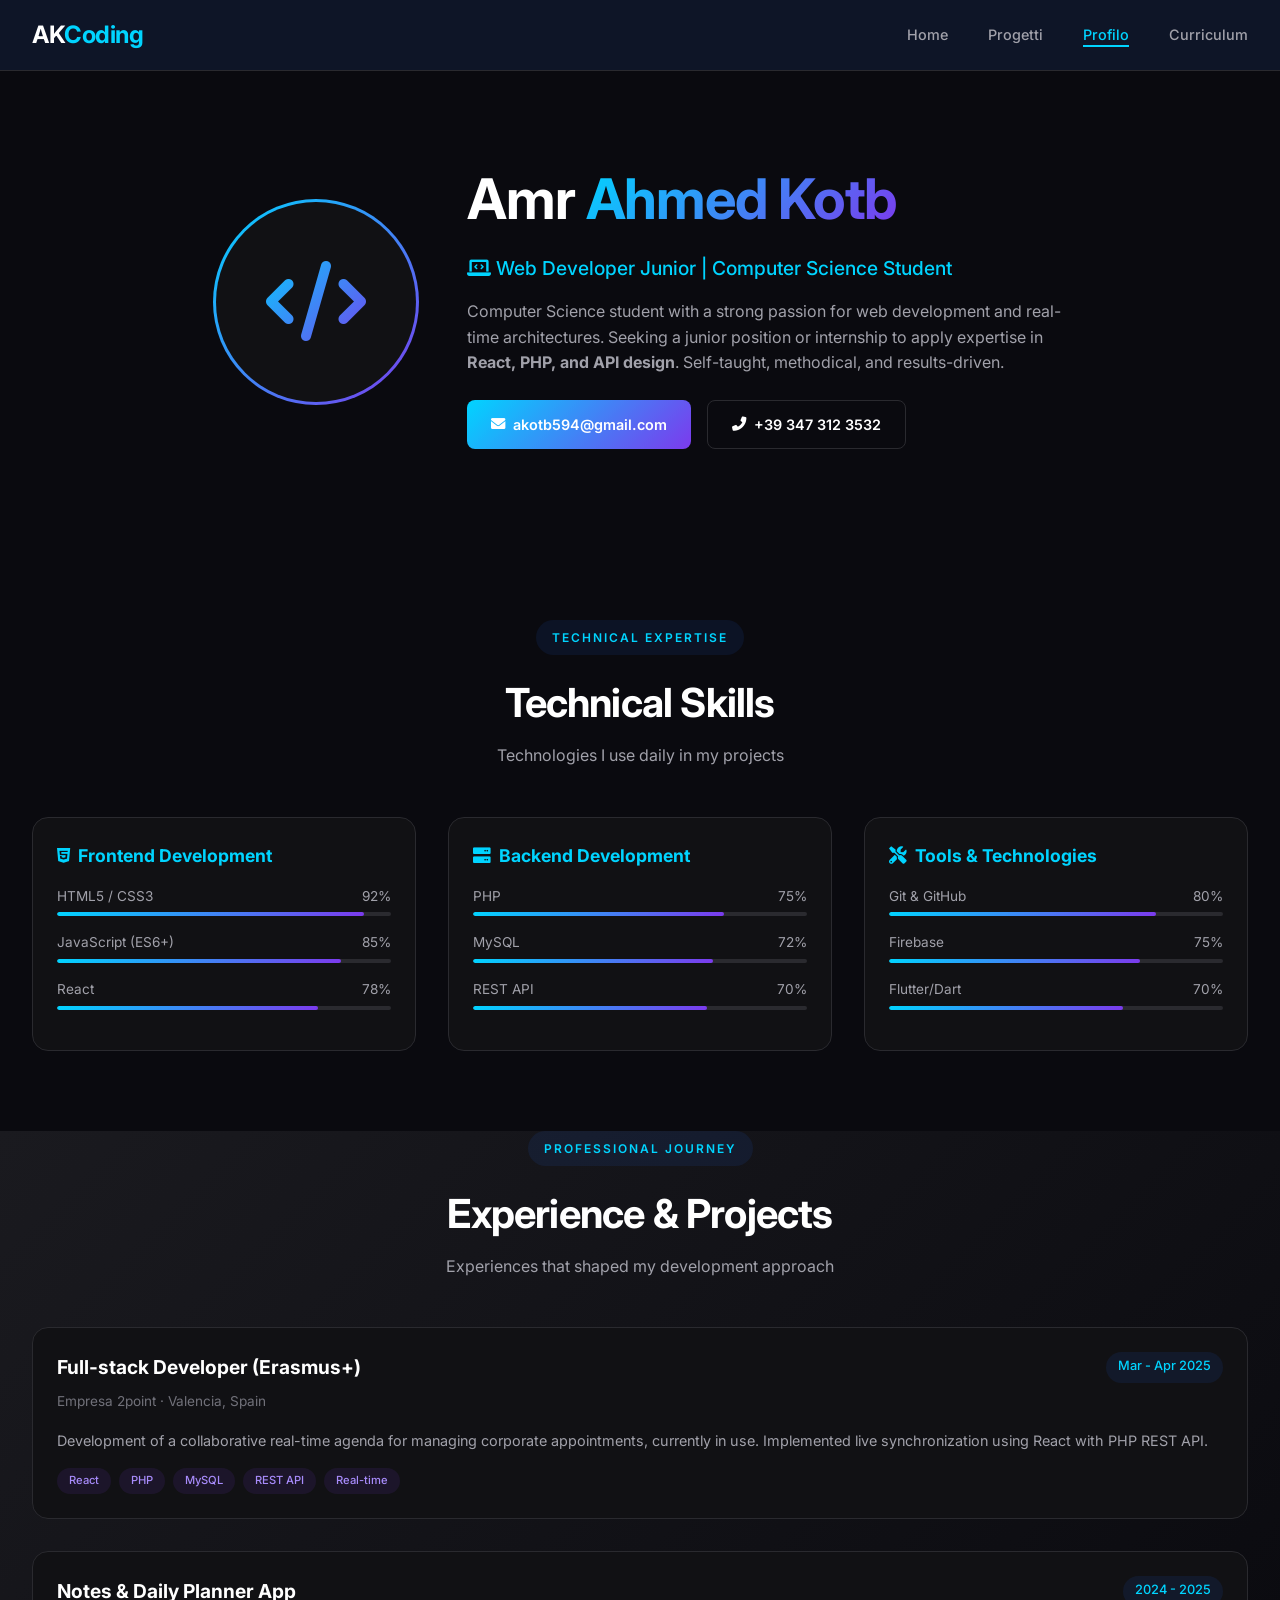
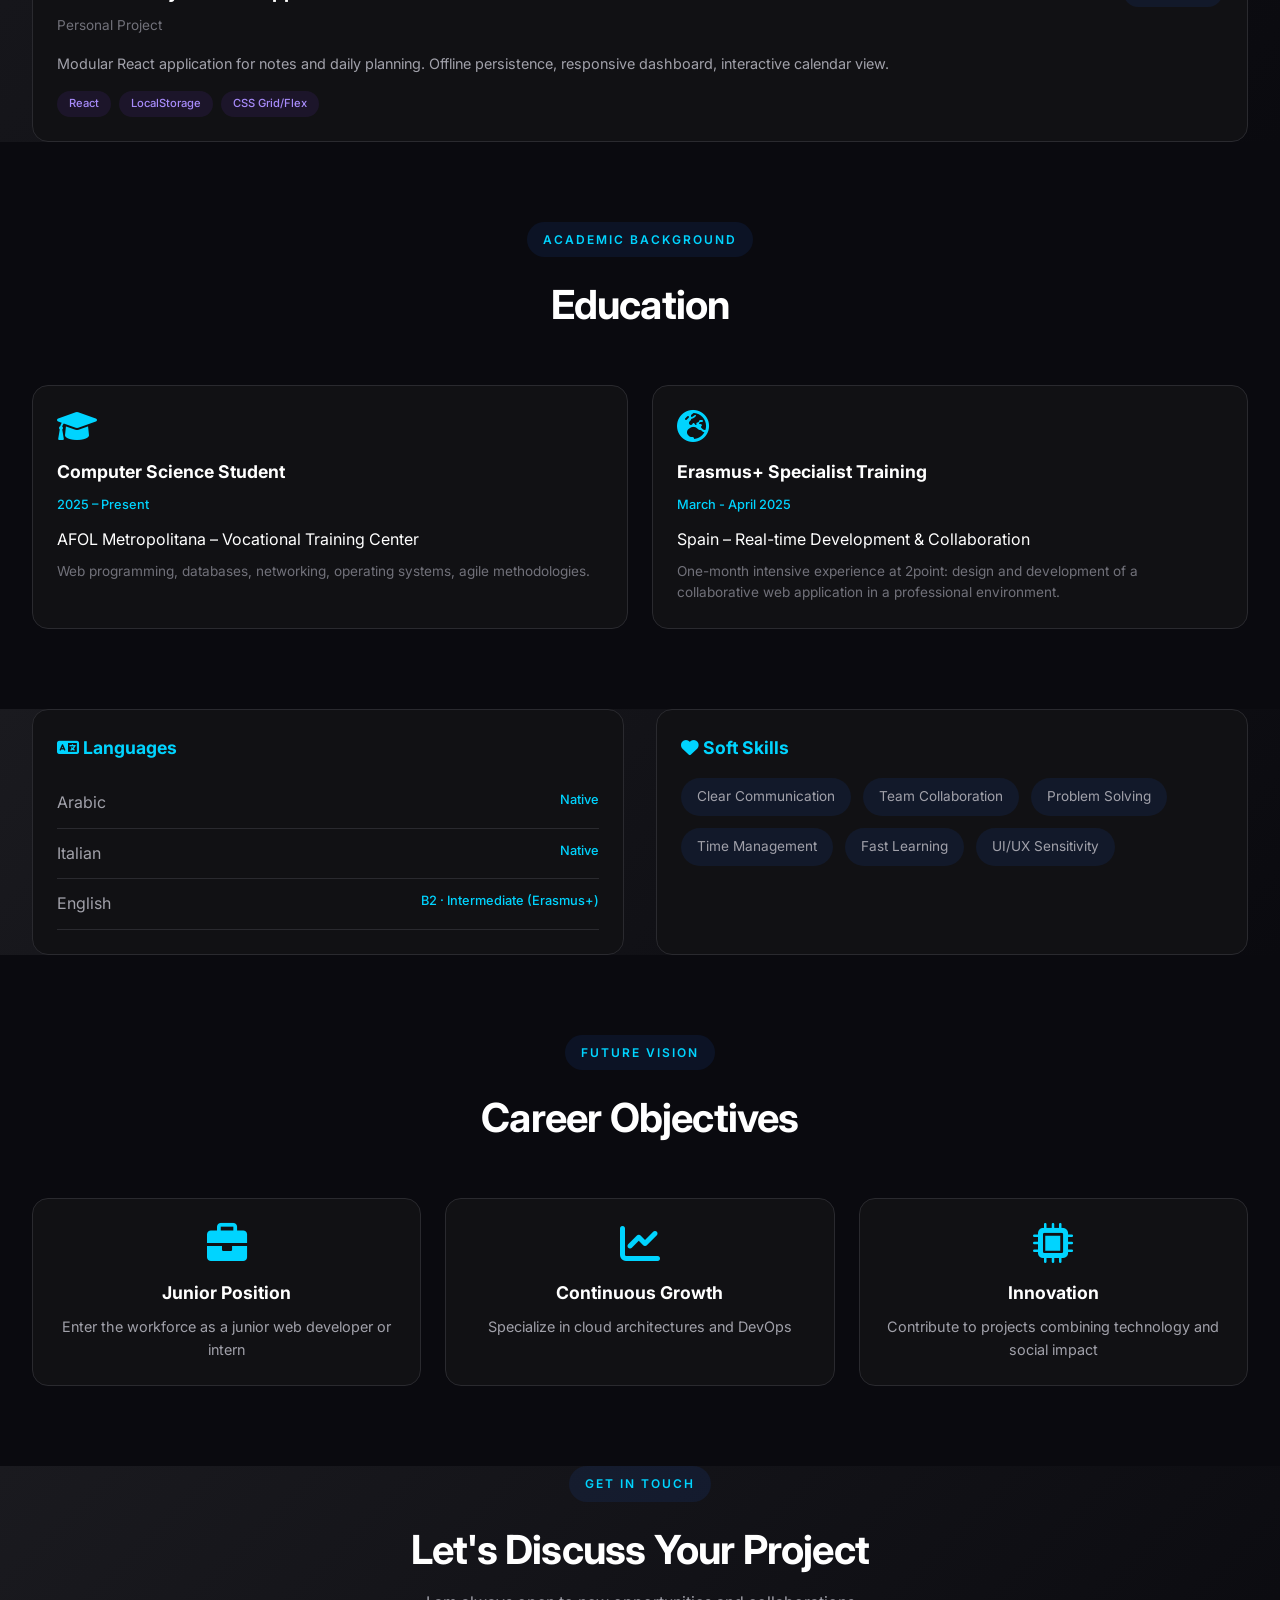
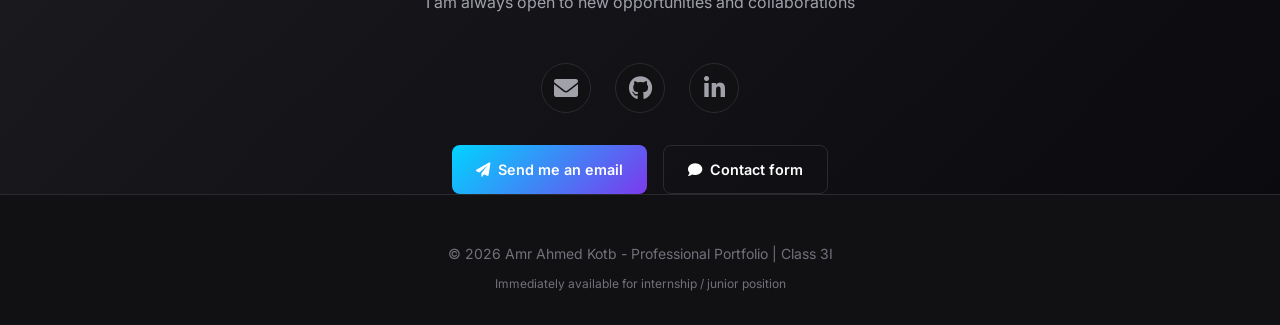
==== chiSono.html @ d7063757 "tesina" ====
<!DOCTYPE html>
<html lang="it">

<head>
    <meta charset="UTF-8">
    <meta name="viewport" content="width=device-width, initial-scale=1.0, viewport-fit=cover">
    <meta name="description" content="Presentazione personale di Amr Ahmed Kotb - Studente, sviluppatore web junior, esperienze e obiettivi">
    <meta name="author" content="Amr Ahmed Kotb">
    <title>Amr Kotb | Portfolio Professionale</title>
    <link href="https://fonts.googleapis.com/css2?family=Inter:wght@300;400;500;600;700;800&display=swap" rel="stylesheet">
    <link rel="stylesheet" href="https://cdnjs.cloudflare.com/ajax/libs/font-awesome/6.0.0-beta3/css/all.min.css">
        <link rel="icon" href="/images/logo.png" type="image/png">

    <style>
        * {
            margin: 0;
            padding: 0;
            box-sizing: border-box;
        }

        :root {
           --primary: #00d4ff;
            --primary-dark: #0099cc;
            --primary-glow: rgba(0, 212, 255, 0.3);
            --secondary: #7c3aed;
            --secondary-dark: #5b21b6;
            --secondary-glow: rgba(124, 58, 237, 0.3);
            --dark-bg: #0a0a0f;
            --dark-card: #111114;
            --dark-surface: #1a1a1f;
            --text-primary: #ffffff;
            --text-secondary: #a1a1aa;
            --text-muted: #71717a;
            --border: #2a2a2f;
            --success: #10b981;
            --error: #ef4444;
            --gradient-1: linear-gradient(135deg, #00d4ff 0%, #7c3aed 100%);
            --gradient-2: linear-gradient(135deg, #1a1a1f 0%, #0a0a0f 100%);
        }

        body {
            font-family: 'Inter', sans-serif;
            background-color: var(--dark-bg);
            color: var(--text-primary);
            line-height: 1.6;
            overflow-x: hidden;
        }

        .container {
            max-width: 1280px;
            margin: 0 auto;
            padding: 0 2rem;
        }

        /* ========== NAVBAR ========== */
        .navbar {
            position: fixed;
            top: 0;
            left: 0;
            width: 100%;
            z-index: 1000;
            padding: 1rem 0;
            background: rgba(15, 23, 42, 0.95);
            backdrop-filter: blur(10px);
            border-bottom: 1px solid var(--border);
            transition: all 0.3s ease;
        }

        .navbar.scrolled {
            padding: 0.75rem 0;
            background: rgba(15, 23, 42, 0.98);
        }

        .nav-container {
            max-width: 1280px;
            margin: 0 auto;
            padding: 0 2rem;
            display: flex;
            justify-content: space-between;
            align-items: center;
        }

        .logo a {
            font-size: 1.5rem;
            font-weight: 700;
            text-decoration: none;
            color: var(--text-primary);
            letter-spacing: -0.02em;
        }

        .logo span {
            color: var(--primary);
        }

        .nav-menu {
            display: flex;
            gap: 2.5rem;
            list-style: none;
        }

        .nav-link {
            text-decoration: none;
            color: var(--text-secondary);
            font-weight: 500;
            transition: color 0.3s ease;
            position: relative;
            font-size: 0.9rem;
        }

        .nav-link:hover,
        .nav-link.active {
            color: var(--primary);
        }

        .nav-link::after {
            content: '';
            position: absolute;
            bottom: -4px;
            left: 0;
            width: 0;
            height: 2px;
            background: var(--primary);
            transition: width 0.3s ease;
        }

        .nav-link:hover::after,
        .nav-link.active::after {
            width: 100%;
        }

        .hamburger {
            display: none;
            flex-direction: column;
            cursor: pointer;
        }

        .hamburger span {
            width: 25px;
            height: 3px;
            background: var(--text-primary);
            margin: 3px 0;
            transition: 0.3s;
        }

        @media (max-width: 768px) {
            .hamburger {
                display: flex;
            }
            .nav-menu {
                position: fixed;
                top: 70px;
                left: -100%;
                width: 100%;
                background: var(--dark-card);
                flex-direction: column;
                align-items: center;
                padding: 2rem;
                gap: 1.5rem;
                transition: left 0.3s ease;
                border-bottom: 1px solid var(--border);
            }
            .nav-menu.active {
                left: 0;
            }
        }

        /* ========== HERO SECTION ========== */
        .presentazione-hero {
            min-height: 60vh;
            display: flex;
            align-items: center;
            padding: 8rem 2rem 4rem;
            position: relative;
            overflow: hidden;
        }

        .hero-wrapper {
            max-width: 1280px;
            margin: 0 auto;
            display: grid;
            grid-template-columns: auto 1fr;
            gap: 3rem;
            align-items: center;
        }

        .hero-avatar {
            background: var(--gradient-1);
            border-radius: 50%;
            padding: 3px;
            animation: float 3s ease-in-out infinite;
        }

        .avatar-frame {
            width: 200px;
            height: 200px;
            background: var(--dark-card);
            border-radius: 50%;
            display: flex;
            align-items: center;
            justify-content: center;
            overflow: hidden;
        }

        .avatar-placeholder {
            font-size: 5rem;
            background: var(--gradient-1);
            -webkit-background-clip: text;
            background-clip: text;
            color: transparent;
        }

        .hero-title h1 {
            font-size: clamp(2rem, 5vw, 3.5rem);
            margin-bottom: 0.5rem;
            font-weight: 700;
            letter-spacing: -0.02em;
        }

        .hero-title .highlight {
            background: var(--gradient-1);
            -webkit-background-clip: text;
            background-clip: text;
            color: transparent;
        }

        .hero-tagline {
            font-size: 1.2rem;
            color: var(--primary);
            margin-bottom: 1rem;
            font-weight: 500;
        }

        .hero-bio {
            color: var(--text-secondary);
            max-width: 600px;
            margin-bottom: 1.5rem;
        }

        .contact-buttons {
            display: flex;
            gap: 1rem;
            flex-wrap: wrap;
        }

        .btn {
            display: inline-flex;
            align-items: center;
            gap: 0.5rem;
            padding: 0.75rem 1.5rem;
            border-radius: 0.5rem;
            text-decoration: none;
            font-weight: 600;
            transition: all 0.3s ease;
            font-size: 0.9rem;
        }

        .btn-primary {
            background: var(--gradient-1);
            color: white;
        }

        .btn-primary:hover {
            transform: translateY(-2px);
            box-shadow: 0 0 20px var(--primary-glow);
        }

        .btn-secondary {
            background: transparent;
            border: 1px solid var(--border);
            color: var(--text-primary);
        }

        .btn-secondary:hover {
            border-color: var(--primary);
            color: var(--primary);
            transform: translateY(-2px);
        }

        @keyframes float {
            0%, 100% { transform: translateY(0); }
            50% { transform: translateY(-10px); }
        }

        @media (max-width: 768px) {
            .hero-wrapper {
                grid-template-columns: 1fr;
                text-align: center;
            }
            .contact-buttons {
                justify-content: center;
            }
        }

        /* ========== SEZIONI GENERALI ========== */
        .section {
            padding: 5rem 0;
        }

        .section-alt {
            background: var(--gradient-2);
        }

        .section-header {
            text-align: center;
            margin-bottom: 3rem;
        }

        .section-tag {
            display: inline-block;
            font-size: 0.75rem;
            font-weight: 600;
            text-transform: uppercase;
            letter-spacing: 2px;
            color: var(--primary);
            background: rgba(37, 99, 235, 0.1);
            padding: 0.5rem 1rem;
            border-radius: 2rem;
            margin-bottom: 1rem;
        }

        .section-header h2 {
            font-size: clamp(1.8rem, 4vw, 2.5rem);
            font-weight: 700;
            letter-spacing: -0.02em;
        }

        .section-header p {
            color: var(--text-secondary);
            margin-top: 0.5rem;
        }

        /* ========== SKILLS GRID ========== */
        .skills-grid {
            display: grid;
            grid-template-columns: repeat(auto-fit, minmax(280px, 1fr));
            gap: 2rem;
        }

        .skill-category {
            background: var(--dark-card);
            border: 1px solid var(--border);
            border-radius: 1rem;
            padding: 1.5rem;
            transition: all 0.3s ease;
        }

        .skill-category:hover {
            transform: translateY(-5px);
            border-color: var(--primary);
        }

        .skill-category h3 {
            color: var(--primary);
            margin-bottom: 1rem;
            display: flex;
            align-items: center;
            gap: 0.5rem;
            font-size: 1.1rem;
        }

        .skill-item {
            margin-bottom: 1rem;
        }

        .skill-info {
            display: flex;
            justify-content: space-between;
            margin-bottom: 0.3rem;
            font-size: 0.85rem;
            color: var(--text-secondary);
        }

        .skill-bar {
            height: 4px;
            background: var(--border);
            border-radius: 2px;
            overflow: hidden;
        }

        .skill-fill {
            height: 100%;
            background: var(--gradient-1);
            border-radius: 2px;
            width: 0;
            transition: width 1s ease;
        }

        /* ========== TIMELINE ========== */
        .timeline {
            display: flex;
            flex-direction: column;
            gap: 2rem;
        }

        .timeline-item {
            background: var(--dark-card);
            border: 1px solid var(--border);
            border-radius: 1rem;
            padding: 1.5rem;
            transition: all 0.3s ease;
        }

        .timeline-item:hover {
            transform: translateX(5px);
            border-color: var(--primary);
        }

        .timeline-header {
            display: flex;
            justify-content: space-between;
            flex-wrap: wrap;
            margin-bottom: 0.5rem;
        }

        .timeline-title {
            font-size: 1.2rem;
            font-weight: 700;
        }

        .timeline-date {
            font-size: 0.8rem;
            color: var(--primary);
            background: rgba(37, 99, 235, 0.1);
            padding: 0.25rem 0.75rem;
            border-radius: 2rem;
            font-weight: 500;
        }

        .timeline-subtitle {
            color: var(--text-muted);
            font-size: 0.85rem;
            margin-bottom: 1rem;
        }

        .timeline-desc {
            color: var(--text-secondary);
            font-size: 0.9rem;
            margin-bottom: 1rem;
        }

        .tech-stack {
            display: flex;
            flex-wrap: wrap;
            gap: 0.5rem;
        }

        .tech-tag {
            background: rgba(124, 58, 237, 0.1);
            padding: 0.25rem 0.75rem;
            border-radius: 2rem;
            font-size: 0.7rem;
            color: #a78bfa;
            font-weight: 500;
        }

        /* ========== EDUCATION ========== */
        .education-grid {
            display: grid;
            grid-template-columns: repeat(auto-fit, minmax(300px, 1fr));
            gap: 1.5rem;
        }

        .edu-card {
            background: var(--dark-card);
            border: 1px solid var(--border);
            border-radius: 1rem;
            padding: 1.5rem;
            transition: all 0.3s ease;
        }

        .edu-card:hover {
            transform: translateY(-5px);
            border-color: var(--primary);
        }

        .edu-card i {
            font-size: 2rem;
            color: var(--primary);
            margin-bottom: 1rem;
        }

        .edu-card h3 {
            margin-bottom: 0.5rem;
            font-size: 1.1rem;
        }

        .edu-date {
            color: var(--primary);
            font-size: 0.8rem;
            margin-bottom: 0.75rem;
            font-weight: 500;
        }

        /* ========== LANGUAGES & SOFT SKILLS ========== */
        .two-col-grid {
            display: grid;
            grid-template-columns: repeat(auto-fit, minmax(300px, 1fr));
            gap: 2rem;
        }

        .info-card {
            background: var(--dark-card);
            border: 1px solid var(--border);
            border-radius: 1rem;
            padding: 1.5rem;
        }

        .info-card h3 {
            color: var(--primary);
            margin-bottom: 1rem;
            font-size: 1.1rem;
        }

        .lang-item {
            display: flex;
            justify-content: space-between;
            padding: 0.75rem 0;
            border-bottom: 1px solid var(--border);
            color: var(--text-secondary);
        }

        .lang-level {
            color: var(--primary);
            font-size: 0.8rem;
            font-weight: 500;
        }

        .soft-chips {
            display: flex;
            flex-wrap: wrap;
            gap: 0.75rem;
        }

        .soft-chip {
            background: rgba(37, 99, 235, 0.1);
            padding: 0.5rem 1rem;
            border-radius: 2rem;
            font-size: 0.85rem;
            transition: all 0.3s ease;
            color: var(--text-secondary);
        }

        .soft-chip:hover {
            background: var(--primary);
            color: white;
            transform: translateY(-2px);
        }

        /* ========== GOALS ========== */
        .goals-grid {
            display: grid;
            grid-template-columns: repeat(auto-fit, minmax(250px, 1fr));
            gap: 1.5rem;
        }

        .goal-card {
            background: var(--dark-card);
            border: 1px solid var(--border);
            border-radius: 1rem;
            padding: 1.5rem;
            text-align: center;
            transition: all 0.3s ease;
        }

        .goal-card:hover {
            transform: translateY(-5px);
            border-color: var(--primary);
        }

        .goal-card i {
            font-size: 2.5rem;
            color: var(--primary);
            margin-bottom: 1rem;
        }

        .goal-card h3 {
            margin-bottom: 0.5rem;
            font-size: 1.1rem;
        }

        .goal-card p {
            color: var(--text-secondary);
            font-size: 0.9rem;
        }

        /* ========== CONTACT ========== */
        .contact-section {
            text-align: center;
        }

        .social-links {
            display: flex;
            justify-content: center;
            gap: 1.5rem;
            margin-top: 2rem;
        }

        .social-link {
            width: 50px;
            height: 50px;
            background: var(--dark-card);
            border: 1px solid var(--border);
            border-radius: 50%;
            display: flex;
            align-items: center;
            justify-content: center;
            font-size: 1.5rem;
            color: var(--text-secondary);
            transition: all 0.3s ease;
            text-decoration: none;
        }

        .social-link:hover {
            border-color: var(--primary);
            color: var(--primary);
            transform: translateY(-3px);
        }

        /* ========== FOOTER ========== */
        .footer {
            background: var(--dark-card);
            border-top: 1px solid var(--border);
            padding: 3rem 0 2rem;
            text-align: center;
            color: var(--text-muted);
            font-size: 0.875rem;
        }

        /* ========== ANIMATIONS ========== */
        @keyframes fadeInUp {
            from {
                opacity: 0;
                transform: translateY(30px);
            }
            to {
                opacity: 1;
                transform: translateY(0);
            }
        }

        .skill-category, .timeline-item, .edu-card, .goal-card, .info-card {
            animation: fadeInUp 0.6s ease forwards;
        }
    </style>
</head>
<body>

    <!-- ========== NAVBAR ========== -->
    <nav class="navbar">
        <div class="nav-container">
            <div class="logo">
                <a href="index.html">AK<span>Coding</span></a>
            </div>
            <ul class="nav-menu">
                <li><a href="index.html" class="nav-link">Home</a></li>
                <li><a href="index.html#miei-progetti" class="nav-link">Progetti</a></li>
                 <li><a href="chiSono.html" class="nav-link active">Profilo</a></li>
                                 <li><a href="curriculum.html" class="nav-link">Curriculum</a></li>

            </ul>
            <div class="hamburger">
                <span></span>
                <span></span>
                <span></span>
            </div>
        </div>
    </nav>

    <!-- ========== HERO SECTION ========== -->
    <section class="presentazione-hero">
        <div class="container">
            <div class="hero-wrapper">
                <div class="hero-avatar">
                    <div class="avatar-frame">
                        <div class="avatar-placeholder">
                            <i class="fas fa-code"></i>
                        </div>
                    </div>
                </div>
                <div class="hero-title">
                    <h1>Amr <span class="highlight">Ahmed Kotb</span></h1>
                    <div class="hero-tagline">
                        <i class="fas fa-laptop-code"></i> Web Developer Junior | Computer Science Student
                    </div>
                    <p class="hero-bio">
                        Computer Science student with a strong passion for web development and real-time architectures.
                        Seeking a junior position or internship to apply expertise in <strong>React, PHP, and API design</strong>.
                        Self-taught, methodical, and results-driven.
                    </p>
                    <div class="contact-buttons">
                        <a href="mailto:akotb594@gmail.com" class="btn btn-primary">
                            <i class="fas fa-envelope"></i> akotb594@gmail.com
                        </a>
                        <a href="tel:+393473123532" class="btn btn-secondary">
                            <i class="fas fa-phone-alt"></i> +39 347 312 3532
                        </a>
                    </div>
                </div>
            </div>
        </div>
    </section>

    <!-- ========== TECHNICAL SKILLS ========== -->
    <section class="section">
        <div class="container">
            <div class="section-header">
                <span class="section-tag">Technical Expertise</span>
                <h2>Technical Skills</h2>
                <p>Technologies I use daily in my projects</p>
            </div>
            <div class="skills-grid">
                <div class="skill-category">
                    <h3><i class="fab fa-html5"></i> Frontend Development</h3>
                    <div class="skill-item">
                        <div class="skill-info"><span>HTML5 / CSS3</span><span>92%</span></div>
                        <div class="skill-bar"><div class="skill-fill" style="width: 92%"></div></div>
                    </div>
                    <div class="skill-item">
                        <div class="skill-info"><span>JavaScript (ES6+)</span><span>85%</span></div>
                        <div class="skill-bar"><div class="skill-fill" style="width: 85%"></div></div>
                    </div>
                    <div class="skill-item">
                        <div class="skill-info"><span>React</span><span>78%</span></div>
                        <div class="skill-bar"><div class="skill-fill" style="width: 78%"></div></div>
                    </div>
                </div>
                <div class="skill-category">
                    <h3><i class="fas fa-server"></i> Backend Development</h3>
                    <div class="skill-item">
                        <div class="skill-info"><span>PHP</span><span>75%</span></div>
                        <div class="skill-bar"><div class="skill-fill" style="width: 75%"></div></div>
                    </div>
                    <div class="skill-item">
                        <div class="skill-info"><span>MySQL</span><span>72%</span></div>
                        <div class="skill-bar"><div class="skill-fill" style="width: 72%"></div></div>
                    </div>
                    <div class="skill-item">
                        <div class="skill-info"><span>REST API</span><span>70%</span></div>
                        <div class="skill-bar"><div class="skill-fill" style="width: 70%"></div></div>
                    </div>
                </div>
                <div class="skill-category">
                    <h3><i class="fas fa-tools"></i> Tools & Technologies</h3>
                    <div class="skill-item">
                        <div class="skill-info"><span>Git & GitHub</span><span>80%</span></div>
                        <div class="skill-bar"><div class="skill-fill" style="width: 80%"></div></div>
                    </div>
                    <div class="skill-item">
                        <div class="skill-info"><span>Firebase</span><span>75%</span></div>
                        <div class="skill-bar"><div class="skill-fill" style="width: 75%"></div></div>
                    </div>
                    <div class="skill-item">
                        <div class="skill-info"><span>Flutter/Dart</span><span>70%</span></div>
                        <div class="skill-bar"><div class="skill-fill" style="width: 70%"></div></div>
                    </div>
                </div>
            </div>
        </div>
    </section>

    <!-- ========== EXPERIENCE ========== -->
    <section class="section-alt">
        <div class="container">
            <div class="section-header">
                <span class="section-tag">Professional Journey</span>
                <h2>Experience & Projects</h2>
                <p>Experiences that shaped my development approach</p>
            </div>
            <div class="timeline">
                <div class="timeline-item">
                    <div class="timeline-header">
                        <span class="timeline-title">Full-stack Developer (Erasmus+)</span>
                        <span class="timeline-date">Mar - Apr 2025</span>
                    </div>
                    <div class="timeline-subtitle">Empresa 2point · Valencia, Spain</div>
                    <div class="timeline-desc">
                        Development of a collaborative real-time agenda for managing corporate appointments, currently in use. 
                        Implemented live synchronization using React with PHP REST API.
                    </div>
                    <div class="tech-stack">
                        <span class="tech-tag">React</span>
                        <span class="tech-tag">PHP</span>
                        <span class="tech-tag">MySQL</span>
                        <span class="tech-tag">REST API</span>
                        <span class="tech-tag">Real-time</span>
                    </div>
                </div>
                <div class="timeline-item">
                    <div class="timeline-header">
                        <span class="timeline-title">Notes & Daily Planner App</span>
                        <span class="timeline-date">2024 - 2025</span>
                    </div>
                    <div class="timeline-subtitle">Personal Project</div>
                    <div class="timeline-desc">
                        Modular React application for notes and daily planning. Offline persistence, responsive dashboard, 
                        interactive calendar view.
                    </div>
                    <div class="tech-stack">
                        <span class="tech-tag">React</span>
                        <span class="tech-tag">LocalStorage</span>
                        <span class="tech-tag">CSS Grid/Flex</span>
                    </div>
                </div>
            </div>
        </div>
    </section>

    <!-- ========== EDUCATION ========== -->
    <section class="section">
        <div class="container">
            <div class="section-header">
                <span class="section-tag">Academic Background</span>
                <h2>Education</h2>
            </div>
            <div class="education-grid">
                <div class="edu-card">
                    <i class="fas fa-graduation-cap"></i>
                    <h3>Computer Science Student</h3>
                    <div class="edu-date">2025 – Present</div>
                    <p>AFOL Metropolitana – Vocational Training Center</p>
                    <p style="color: var(--text-muted); font-size: 0.85rem; margin-top: 0.5rem;">Web programming, databases, networking, operating systems, agile methodologies.</p>
                </div>
                <div class="edu-card">
                    <i class="fas fa-globe-europe"></i>
                    <h3>Erasmus+ Specialist Training</h3>
                    <div class="edu-date">March - April 2025</div>
                    <p>Spain – Real-time Development & Collaboration</p>
                    <p style="color: var(--text-muted); font-size: 0.85rem; margin-top: 0.5rem;">One-month intensive experience at 2point: design and development of a collaborative web application in a professional environment.</p>
                </div>
            </div>
        </div>
    </section>

    <!-- ========== LANGUAGES & SOFT SKILLS ========== -->
    <section class="section-alt">
        <div class="container">
            <div class="two-col-grid">
                <div class="info-card">
                    <h3><i class="fas fa-language"></i> Languages</h3>
                    <div class="lang-item"><span>Arabic</span><span class="lang-level">Native</span></div>
                    <div class="lang-item"><span>Italian</span><span class="lang-level">Native</span></div>
                    <div class="lang-item"><span>English</span><span class="lang-level">B2 · Intermediate (Erasmus+)</span></div>
                </div>
                <div class="info-card">
                    <h3><i class="fas fa-heart"></i> Soft Skills</h3>
                    <div class="soft-chips">
                        <span class="soft-chip">Clear Communication</span>
                        <span class="soft-chip">Team Collaboration</span>
                        <span class="soft-chip">Problem Solving</span>
                        <span class="soft-chip">Time Management</span>
                        <span class="soft-chip">Fast Learning</span>
                        <span class="soft-chip">UI/UX Sensitivity</span>
                    </div>
                </div>
            </div>
        </div>
    </section>

    <!-- ========== GOALS ========== -->
    <section class="section">
        <div class="container">
            <div class="section-header">
                <span class="section-tag">Future Vision</span>
                <h2>Career Objectives</h2>
            </div>
            <div class="goals-grid">
                <div class="goal-card">
                    <i class="fas fa-briefcase"></i>
                    <h3>Junior Position</h3>
                    <p>Enter the workforce as a junior web developer or intern</p>
                </div>
                <div class="goal-card">
                    <i class="fas fa-chart-line"></i>
                    <h3>Continuous Growth</h3>
                    <p>Specialize in cloud architectures and DevOps</p>
                </div>
                <div class="goal-card">
                    <i class="fas fa-microchip"></i>
                    <h3>Innovation</h3>
                    <p>Contribute to projects combining technology and social impact</p>
                </div>
            </div>
        </div>
    </section>

    <!-- ========== CONTACT ========== -->
    <section class="section-alt">
        <div class="container">
            <div class="contact-section">
                <div class="section-header">
                    <span class="section-tag">Get In Touch</span>
                    <h2>Let's Discuss Your Project</h2>
                    <p>I am always open to new opportunities and collaborations</p>
                </div>
                <div class="social-links">
                    <a href="mailto:akotb594@gmail.com" class="social-link"><i class="fas fa-envelope"></i></a>
                    <a href="https://github.com/Amr-kotb" class="social-link" target="_blank"><i class="fab fa-github"></i></a>
                    <a href="https://www.linkedin.com/in/amr-ahmed-021817390/" class="social-link" target="_blank"><i class="fab fa-linkedin-in"></i></a>
                </div>
                <div class="contact-buttons" style="justify-content: center; margin-top: 2rem;">
                    <a href="mailto:akotb594@gmail.com" class="btn btn-primary">
                        <i class="fas fa-paper-plane"></i> Send me an email
                    </a>
                    <a href="index.html#supporto" class="btn btn-secondary">
                        <i class="fas fa-comment"></i> Contact form
                    </a>
                </div>
            </div>
        </div>
    </section>

    <!-- ========== FOOTER ========== -->
    <footer class="footer">
        <div class="container">
            <p>© 2026 Amr Ahmed Kotb - Professional Portfolio | Class 3I</p>
            <p style="margin-top: 0.5rem; font-size: 0.75rem;">Immediately available for internship / junior position</p>
        </div>
    </footer>

    <script>
        // Hamburger menu
        const hamburger = document.querySelector('.hamburger');
        const navMenu = document.querySelector('.nav-menu');
        if (hamburger) {
            hamburger.addEventListener('click', () => {
                navMenu.classList.toggle('active');
            });
        }

        // Scroll navbar
        const navbar = document.querySelector('.navbar');
        window.addEventListener('scroll', () => {
            if (window.scrollY > 50) {
                navbar.classList.add('scrolled');
            } else {
                navbar.classList.remove('scrolled');
            }
        });

        // Smooth scroll for internal links
        document.querySelectorAll('a[href^="#"]').forEach(anchor => {
            anchor.addEventListener('click', function(e) {
                const target = document.querySelector(this.getAttribute('href'));
                if (target && this.getAttribute('href') !== '#') {
                    e.preventDefault();
                    target.scrollIntoView({ behavior: 'smooth', block: 'start' });
                    if (navMenu?.classList.contains('active')) {
                        navMenu.classList.remove('active');
                    }
                }
            });
        });

        // Skill bars animation
        const skillFills = document.querySelectorAll('.skill-fill');
        const animateSkills = () => {
            skillFills.forEach(fill => {
                const rect = fill.getBoundingClientRect();
                const isVisible = rect.top < window.innerHeight && rect.bottom > 0;
                if (isVisible && !fill.classList.contains('animated')) {
                    fill.classList.add('animated');
                    const width = fill.style.width;
                    fill.style.width = '0';
                    setTimeout(() => {
                        fill.style.width = width;
                    }, 100);
                }
            });
        };
        window.addEventListener('scroll', animateSkills);
        animateSkills();
    </script>
</body>

</html>
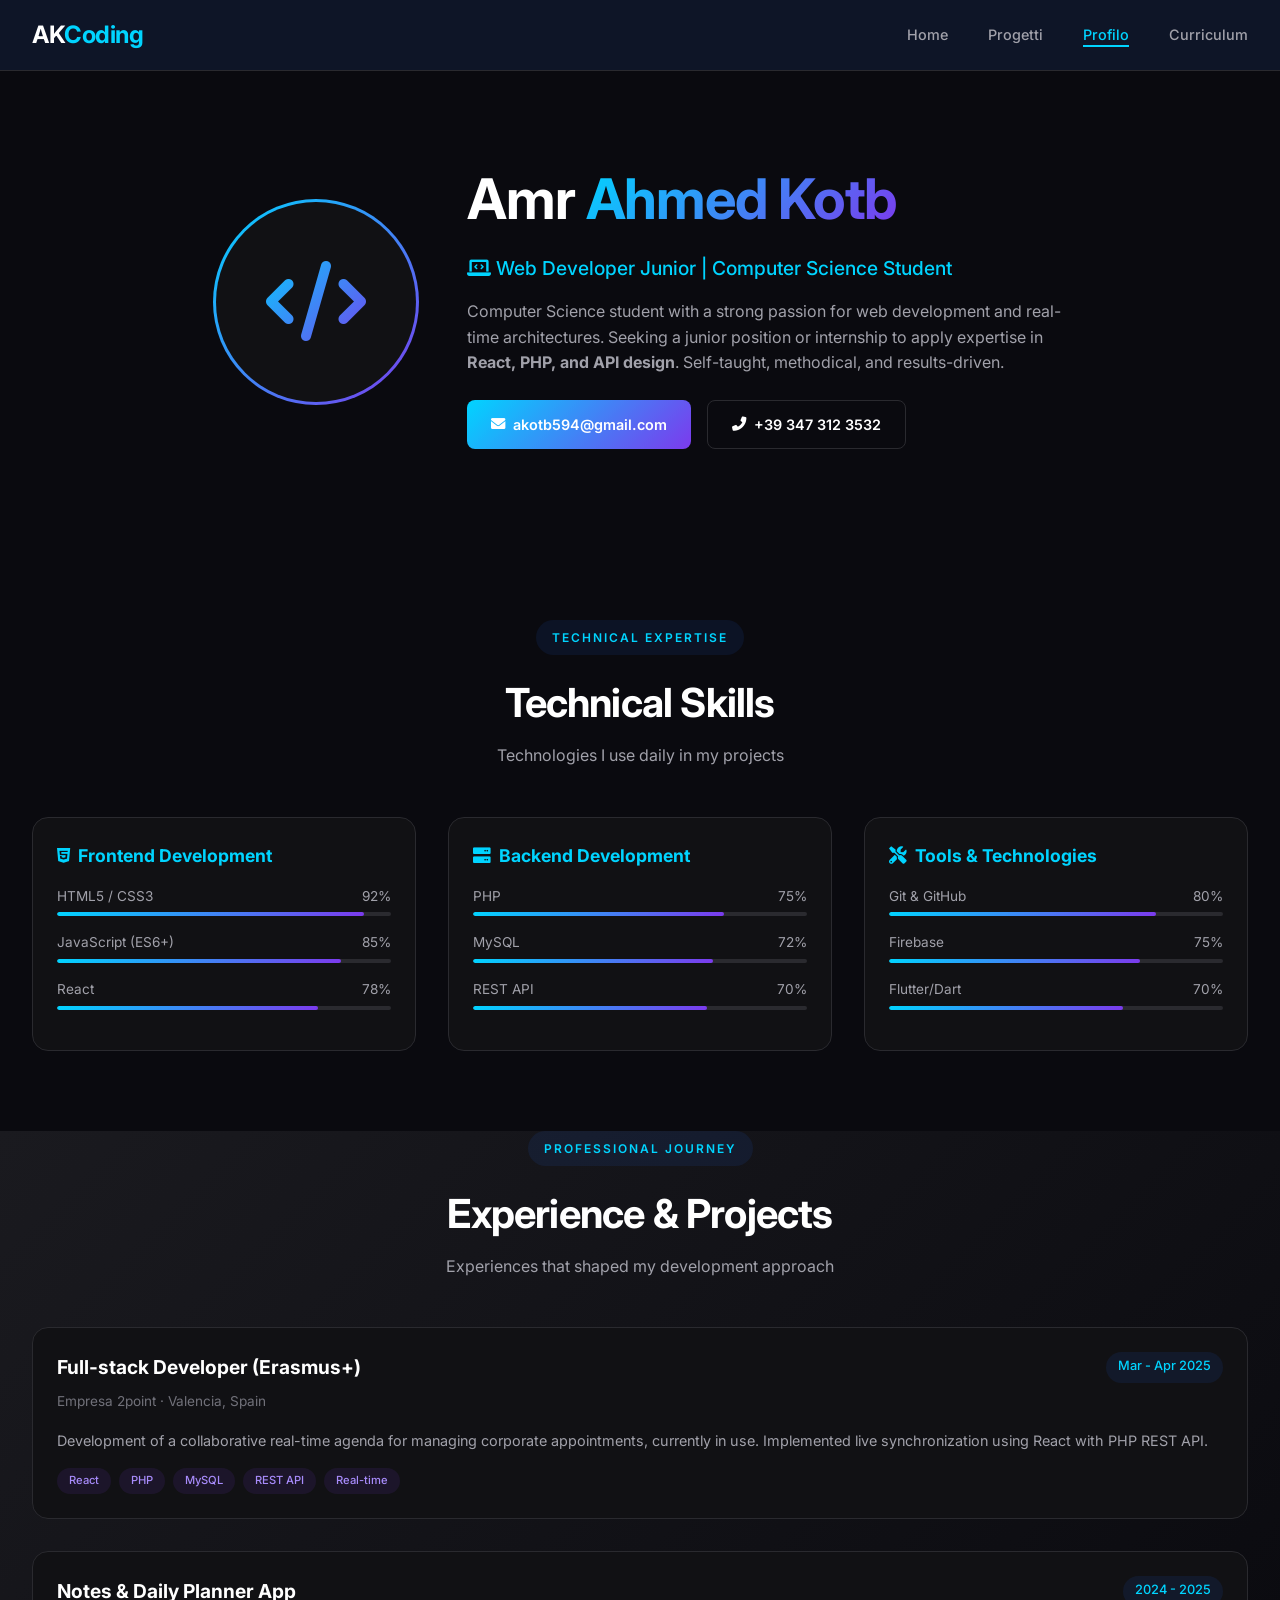
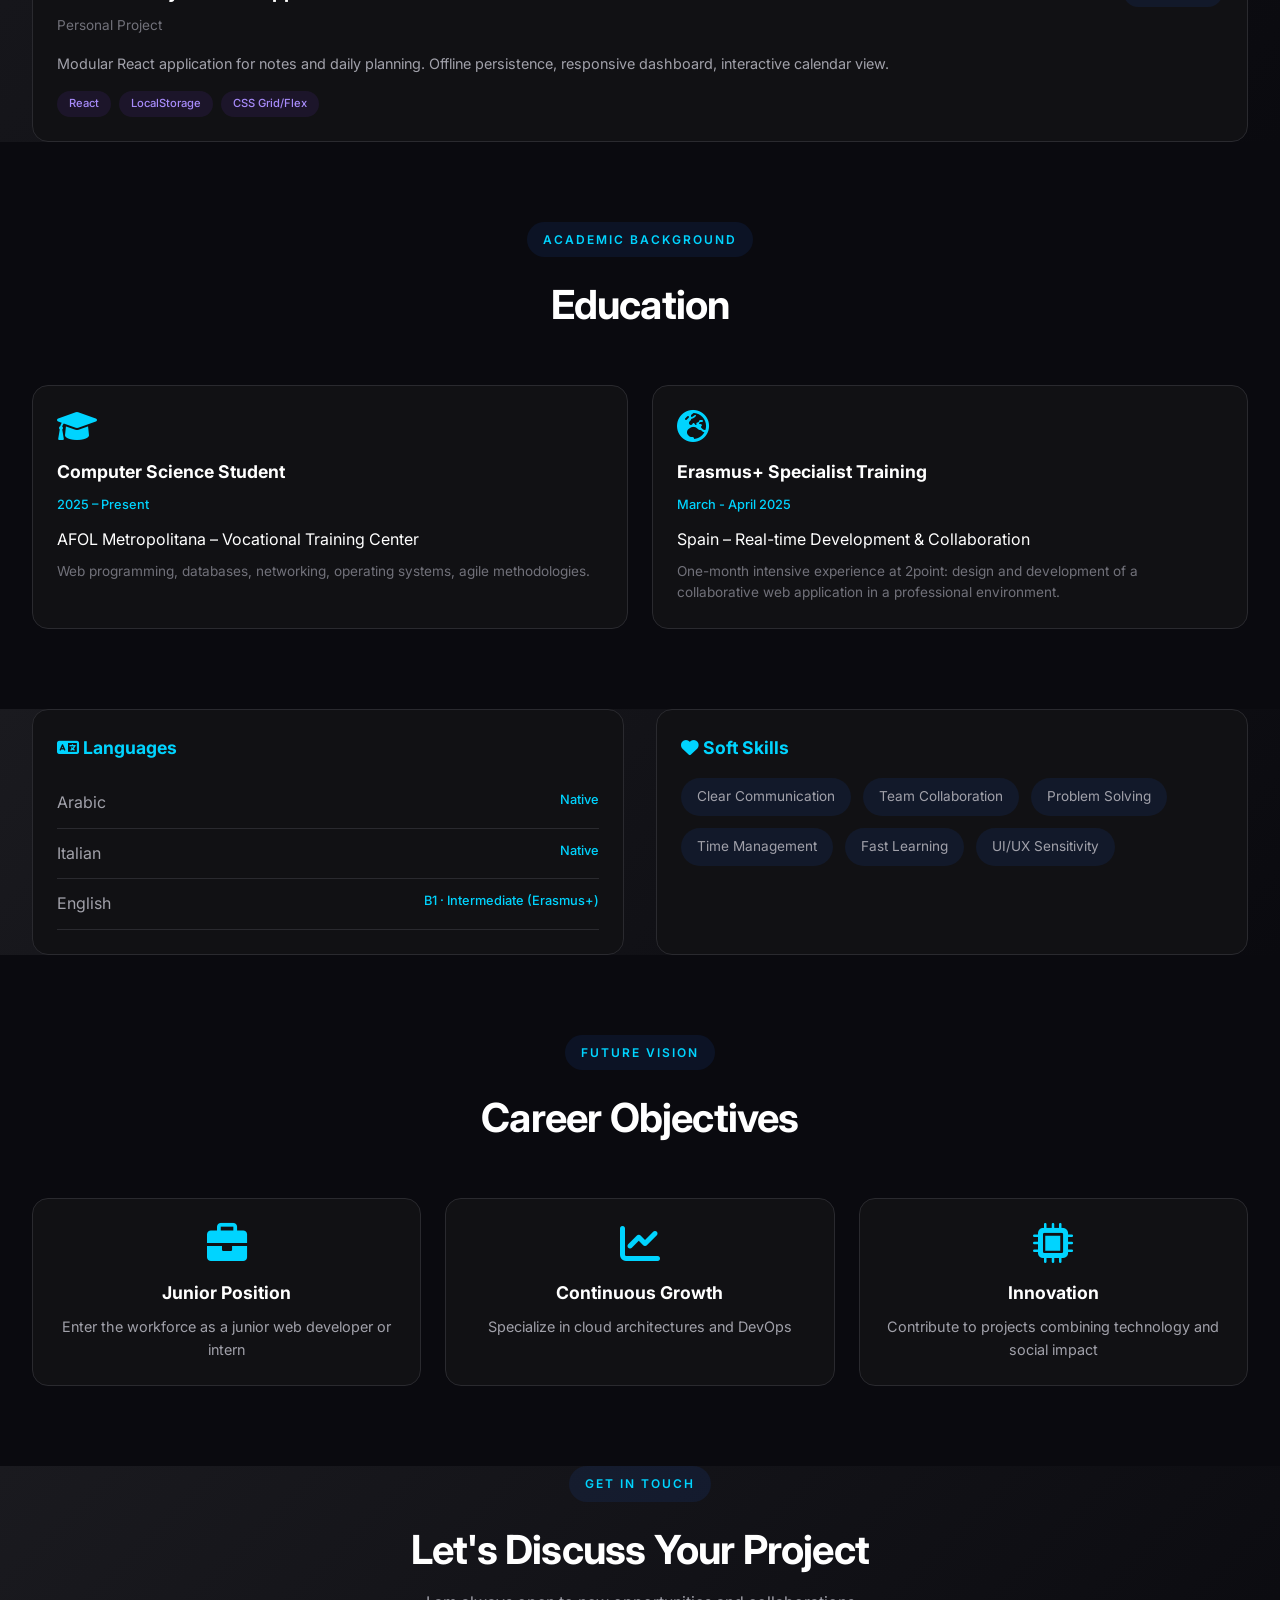
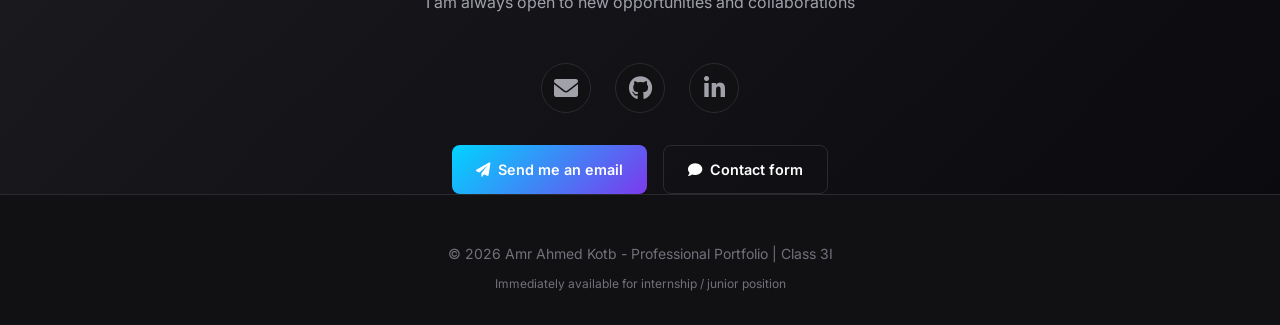
==== commit 57b6403b: "ultime modifiche" ====
--- a/chiSono.html
+++ b/chiSono.html
@@ -839,7 +839,7 @@
                     <h3><i class="fas fa-language"></i> Languages</h3>
                     <div class="lang-item"><span>Arabic</span><span class="lang-level">Native</span></div>
                     <div class="lang-item"><span>Italian</span><span class="lang-level">Native</span></div>
-                    <div class="lang-item"><span>English</span><span class="lang-level">B2 · Intermediate (Erasmus+)</span></div>
+                    <div class="lang-item"><span>English</span><span class="lang-level">B1 · Intermediate (Erasmus+)</span></div>
                 </div>
                 <div class="info-card">
                     <h3><i class="fas fa-heart"></i> Soft Skills</h3>
